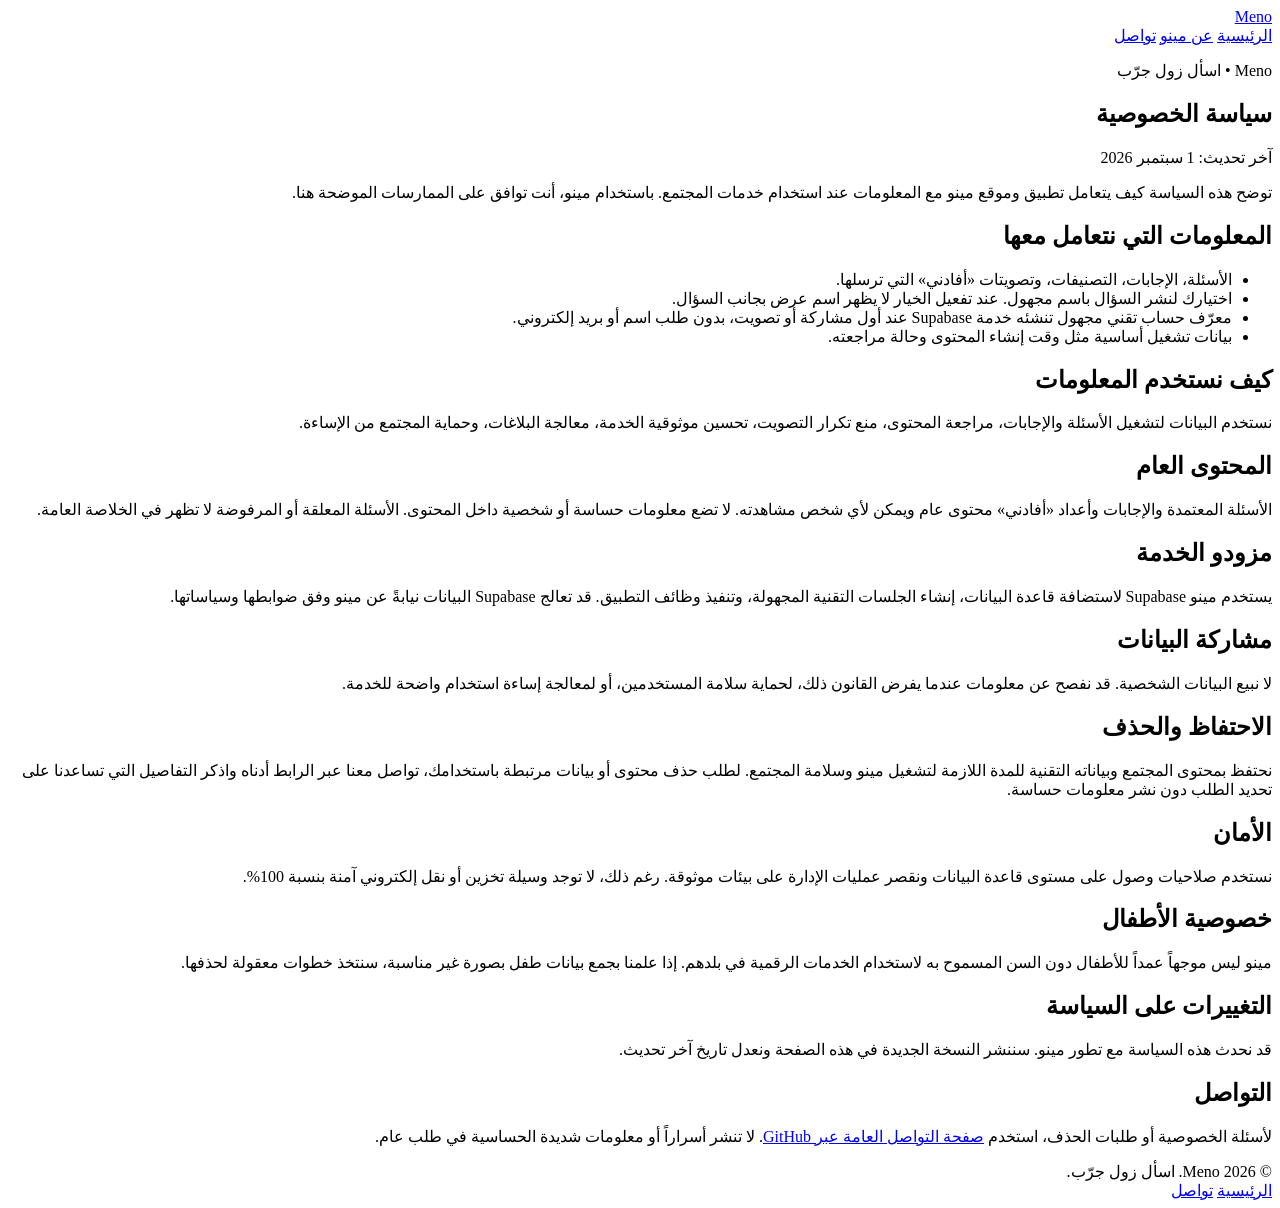
==== docs/privacy.html @ afadfd9f "docs: add Meno privacy policy" ====
<!doctype html>
<html lang="ar" dir="rtl">
<head>
  <meta charset="utf-8">
  <meta name="viewport" content="width=device-width, initial-scale=1">
  <meta name="theme-color" content="#102a43">
  <meta name="description" content="سياسة الخصوصية الرسمية لتطبيق Meno.">
  <meta property="og:title" content="سياسة الخصوصية | Meno">
  <meta property="og:description" content="كيف يتعامل مينو مع بيانات المستخدمين ومحتوى المجتمع.">
  <meta property="og:type" content="website">
  <meta property="og:url" content="https://3bdulra7maaan.github.io/meno-app/privacy.html">
  <title>سياسة الخصوصية | Meno</title>
  <link rel="stylesheet" href="styles.css">
</head>
<body>
  <header class="site-header">
    <div class="container nav">
      <a class="brand" href="./" aria-label="Meno الرئيسية">Meno</a>
      <nav class="nav-links" aria-label="التنقل الرئيسي">
        <a href="./">الرئيسية</a>
        <a href="./#about">عن مينو</a>
        <a href="./#contact">تواصل</a>
      </nav>
    </div>
  </header>

  <main class="container">
    <article class="legal">
      <p class="eyebrow">Meno • اسأل زول جرّب</p>
      <h1>سياسة الخصوصية</h1>
      <p class="updated">آخر تحديث: 1 سبتمبر 2026</p>

      <p>توضح هذه السياسة كيف يتعامل تطبيق وموقع مينو مع المعلومات عند استخدام خدمات المجتمع. باستخدام مينو، أنت توافق على الممارسات الموضحة هنا.</p>

      <h2>المعلومات التي نتعامل معها</h2>
      <ul>
        <li>الأسئلة، الإجابات، التصنيفات، وتصويتات «أفادني» التي ترسلها.</li>
        <li>اختيارك لنشر السؤال باسم مجهول. عند تفعيل الخيار لا يظهر اسم عرض بجانب السؤال.</li>
        <li>معرّف حساب تقني مجهول تنشئه خدمة Supabase عند أول مشاركة أو تصويت، بدون طلب اسم أو بريد إلكتروني.</li>
        <li>بيانات تشغيل أساسية مثل وقت إنشاء المحتوى وحالة مراجعته.</li>
      </ul>

      <h2>كيف نستخدم المعلومات</h2>
      <p>نستخدم البيانات لتشغيل الأسئلة والإجابات، مراجعة المحتوى، منع تكرار التصويت، تحسين موثوقية الخدمة، معالجة البلاغات، وحماية المجتمع من الإساءة.</p>

      <h2>المحتوى العام</h2>
      <p>الأسئلة المعتمدة والإجابات وأعداد «أفادني» محتوى عام ويمكن لأي شخص مشاهدته. لا تضع معلومات حساسة أو شخصية داخل المحتوى. الأسئلة المعلقة أو المرفوضة لا تظهر في الخلاصة العامة.</p>

      <h2>مزودو الخدمة</h2>
      <p>يستخدم مينو Supabase لاستضافة قاعدة البيانات، إنشاء الجلسات التقنية المجهولة، وتنفيذ وظائف التطبيق. قد تعالج Supabase البيانات نيابةً عن مينو وفق ضوابطها وسياساتها.</p>

      <h2>مشاركة البيانات</h2>
      <p>لا نبيع البيانات الشخصية. قد نفصح عن معلومات عندما يفرض القانون ذلك، لحماية سلامة المستخدمين، أو لمعالجة إساءة استخدام واضحة للخدمة.</p>

      <h2>الاحتفاظ والحذف</h2>
      <p>نحتفظ بمحتوى المجتمع وبياناته التقنية للمدة اللازمة لتشغيل مينو وسلامة المجتمع. لطلب حذف محتوى أو بيانات مرتبطة باستخدامك، تواصل معنا عبر الرابط أدناه واذكر التفاصيل التي تساعدنا على تحديد الطلب دون نشر معلومات حساسة.</p>

      <h2>الأمان</h2>
      <p>نستخدم صلاحيات وصول على مستوى قاعدة البيانات ونقصر عمليات الإدارة على بيئات موثوقة. رغم ذلك، لا توجد وسيلة تخزين أو نقل إلكتروني آمنة بنسبة 100%.</p>

      <h2>خصوصية الأطفال</h2>
      <p>مينو ليس موجهاً عمداً للأطفال دون السن المسموح به لاستخدام الخدمات الرقمية في بلدهم. إذا علمنا بجمع بيانات طفل بصورة غير مناسبة، سنتخذ خطوات معقولة لحذفها.</p>

      <h2>التغييرات على السياسة</h2>
      <p>قد نحدث هذه السياسة مع تطور مينو. سننشر النسخة الجديدة في هذه الصفحة ونعدل تاريخ آخر تحديث.</p>

      <h2>التواصل</h2>
      <p>لأسئلة الخصوصية أو طلبات الحذف، استخدم <a href="https://github.com/3bdulra7maaan/meno-app/issues">صفحة التواصل العامة عبر GitHub</a>. لا تنشر أسراراً أو معلومات شديدة الحساسية في طلب عام.</p>
    </article>
  </main>

  <footer class="site-footer">
    <div class="container footer-row">
      <span>© 2026 Meno. اسأل زول جرّب.</span>
      <div class="footer-links">
        <a href="./">الرئيسية</a>
        <a href="./#contact">تواصل</a>
      </div>
    </div>
  </footer>
</body>
</html>
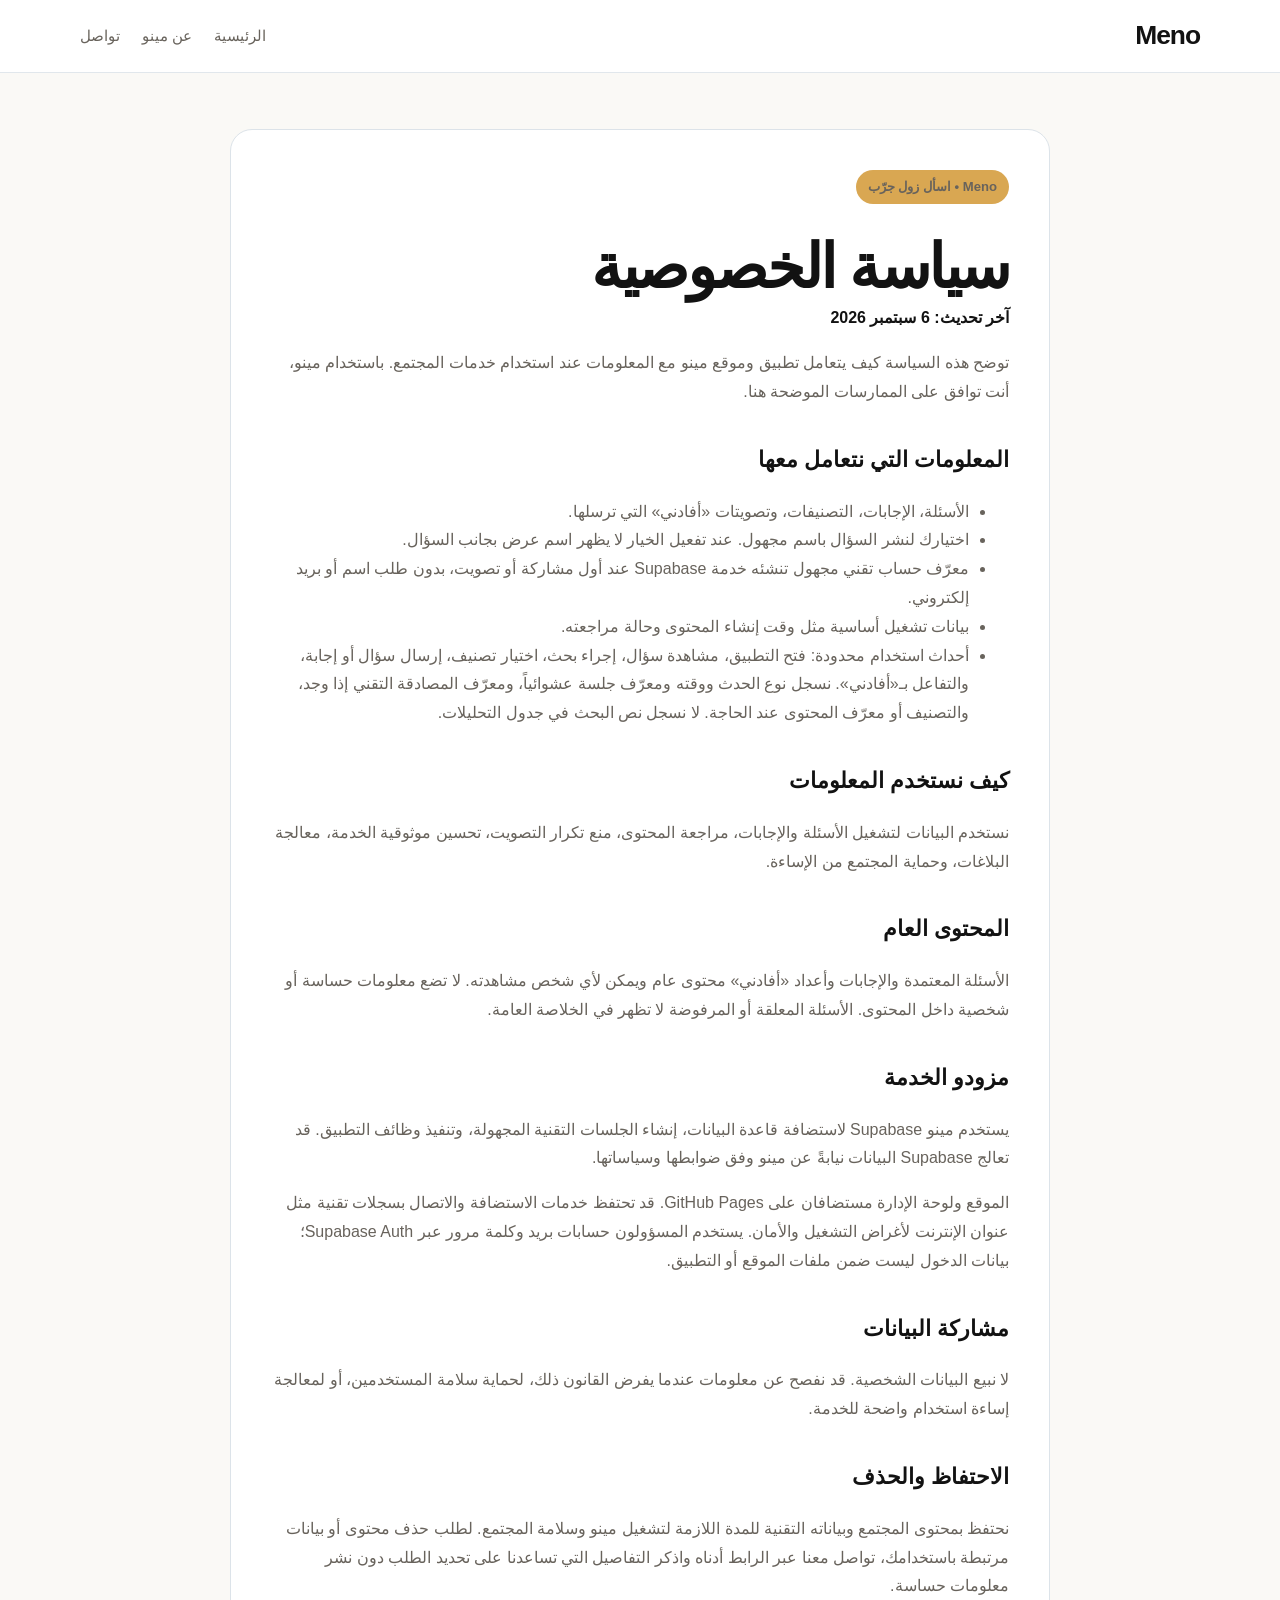
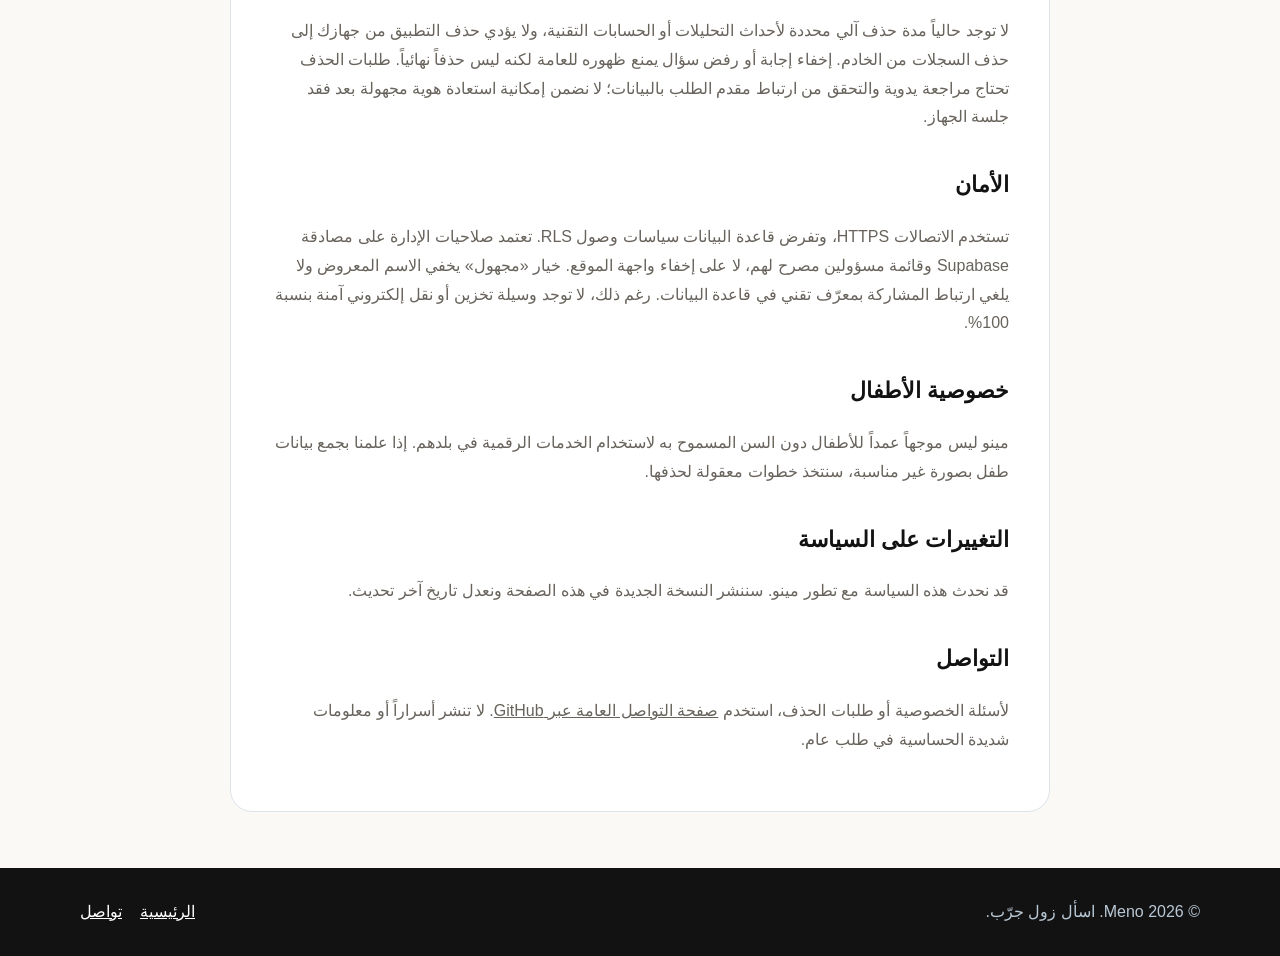
==== commit c2ca98ef: "release: apply reviewed Meno v1 preparation" ====
--- a/docs/privacy.html
+++ b/docs/privacy.html
@@ -28,7 +28,7 @@
     <article class="legal">
       <p class="eyebrow">Meno • اسأل زول جرّب</p>
       <h1>سياسة الخصوصية</h1>
-      <p class="updated">آخر تحديث: 1 سبتمبر 2026</p>
+      <p class="updated">آخر تحديث: 6 سبتمبر 2026</p>
 
       <p>توضح هذه السياسة كيف يتعامل تطبيق وموقع مينو مع المعلومات عند استخدام خدمات المجتمع. باستخدام مينو، أنت توافق على الممارسات الموضحة هنا.</p>
 
@@ -38,6 +38,7 @@
         <li>اختيارك لنشر السؤال باسم مجهول. عند تفعيل الخيار لا يظهر اسم عرض بجانب السؤال.</li>
         <li>معرّف حساب تقني مجهول تنشئه خدمة Supabase عند أول مشاركة أو تصويت، بدون طلب اسم أو بريد إلكتروني.</li>
         <li>بيانات تشغيل أساسية مثل وقت إنشاء المحتوى وحالة مراجعته.</li>
+        <li>أحداث استخدام محدودة: فتح التطبيق، مشاهدة سؤال، إجراء بحث، اختيار تصنيف، إرسال سؤال أو إجابة، والتفاعل بـ«أفادني». نسجل نوع الحدث ووقته ومعرّف جلسة عشوائياً، ومعرّف المصادقة التقني إذا وجد، والتصنيف أو معرّف المحتوى عند الحاجة. لا نسجل نص البحث في جدول التحليلات.</li>
       </ul>
 
       <h2>كيف نستخدم المعلومات</h2>
@@ -48,15 +49,17 @@
 
       <h2>مزودو الخدمة</h2>
       <p>يستخدم مينو Supabase لاستضافة قاعدة البيانات، إنشاء الجلسات التقنية المجهولة، وتنفيذ وظائف التطبيق. قد تعالج Supabase البيانات نيابةً عن مينو وفق ضوابطها وسياساتها.</p>
+      <p>الموقع ولوحة الإدارة مستضافان على GitHub Pages. قد تحتفظ خدمات الاستضافة والاتصال بسجلات تقنية مثل عنوان الإنترنت لأغراض التشغيل والأمان. يستخدم المسؤولون حسابات بريد وكلمة مرور عبر Supabase Auth؛ بيانات الدخول ليست ضمن ملفات الموقع أو التطبيق.</p>
 
       <h2>مشاركة البيانات</h2>
       <p>لا نبيع البيانات الشخصية. قد نفصح عن معلومات عندما يفرض القانون ذلك، لحماية سلامة المستخدمين، أو لمعالجة إساءة استخدام واضحة للخدمة.</p>
 
       <h2>الاحتفاظ والحذف</h2>
       <p>نحتفظ بمحتوى المجتمع وبياناته التقنية للمدة اللازمة لتشغيل مينو وسلامة المجتمع. لطلب حذف محتوى أو بيانات مرتبطة باستخدامك، تواصل معنا عبر الرابط أدناه واذكر التفاصيل التي تساعدنا على تحديد الطلب دون نشر معلومات حساسة.</p>
+      <p>لا توجد حالياً مدة حذف آلي محددة لأحداث التحليلات أو الحسابات التقنية، ولا يؤدي حذف التطبيق من جهازك إلى حذف السجلات من الخادم. إخفاء إجابة أو رفض سؤال يمنع ظهوره للعامة لكنه ليس حذفاً نهائياً. طلبات الحذف تحتاج مراجعة يدوية والتحقق من ارتباط مقدم الطلب بالبيانات؛ لا نضمن إمكانية استعادة هوية مجهولة بعد فقد جلسة الجهاز.</p>
 
       <h2>الأمان</h2>
-      <p>نستخدم صلاحيات وصول على مستوى قاعدة البيانات ونقصر عمليات الإدارة على بيئات موثوقة. رغم ذلك، لا توجد وسيلة تخزين أو نقل إلكتروني آمنة بنسبة 100%.</p>
+      <p>تستخدم الاتصالات HTTPS، وتفرض قاعدة البيانات سياسات وصول RLS. تعتمد صلاحيات الإدارة على مصادقة Supabase وقائمة مسؤولين مصرح لهم، لا على إخفاء واجهة الموقع. خيار «مجهول» يخفي الاسم المعروض ولا يلغي ارتباط المشاركة بمعرّف تقني في قاعدة البيانات. رغم ذلك، لا توجد وسيلة تخزين أو نقل إلكتروني آمنة بنسبة 100%.</p>
 
       <h2>خصوصية الأطفال</h2>
       <p>مينو ليس موجهاً عمداً للأطفال دون السن المسموح به لاستخدام الخدمات الرقمية في بلدهم. إذا علمنا بجمع بيانات طفل بصورة غير مناسبة، سنتخذ خطوات معقولة لحذفها.</p>
--- a/docs/styles.css
+++ b/docs/styles.css
@@ -0,0 +1,270 @@
+@font-face { font-family: Almarai; src: url('assets/fonts/Almarai-Regular.ttf'); font-weight: 400; font-display: swap; }
+@font-face { font-family: Almarai; src: url('assets/fonts/Almarai-Bold.ttf'); font-weight: 700; font-display: swap; }
+@font-face { font-family: Almarai; src: url('assets/fonts/Almarai-ExtraBold.ttf'); font-weight: 800; font-display: swap; }
+:root {
+  --navy: #121212;
+  --navy-soft: #121212;
+  --gold: #D9A752;
+  --gold-soft: #f5ebdd;
+  --ink: #121212;
+  --muted: #68635c;
+  --surface: #faf9f6;
+  --white: #ffffff;
+  --border: #dce3e9;
+  --radius: 22px;
+  --shadow: none;
+}
+
+* { box-sizing: border-box; }
+
+html { scroll-behavior: smooth; }
+
+body {
+  margin: 0;
+  color: var(--ink);
+  background: var(--surface);
+  font-family: Almarai, Arial, sans-serif;
+  line-height: 1.8;
+  -webkit-font-smoothing: antialiased;
+}
+
+a { color: inherit; }
+
+.container {
+  width: min(1120px, calc(100% - 32px));
+  margin-inline: auto;
+}
+
+.site-header {
+  position: sticky;
+  top: 0;
+  z-index: 10;
+  border-bottom: 1px solid rgba(220, 227, 233, 0.85);
+  background: rgba(255, 255, 255, 0.94);
+  backdrop-filter: blur(12px);
+}
+
+.nav {
+  min-height: 72px;
+  display: flex;
+  align-items: center;
+  justify-content: space-between;
+  gap: 24px;
+}
+
+.brand {
+  color: var(--navy);
+  font-family: Arial, sans-serif;
+  font-size: 1.65rem;
+  font-weight: 900;
+  letter-spacing: -0.04em;
+  text-decoration: none;
+}
+
+.nav-links {
+  display: flex;
+  align-items: center;
+  gap: 22px;
+  color: var(--muted);
+  font-size: 0.95rem;
+}
+
+.nav-links a { text-decoration: none; }
+.nav-links a:hover, .nav-links a:focus-visible { color: var(--navy); }
+
+.hero {
+  position: relative;
+  overflow: hidden;
+  background: var(--navy);
+  color: var(--white);
+  padding: 92px 0 84px;
+}
+
+.hero::after {
+  content: "";
+  position: absolute;
+  width: 420px;
+  height: 420px;
+  left: -170px;
+  bottom: -250px;
+  border: 70px solid rgba(246, 195, 68, 0.14);
+  border-radius: 50%;
+}
+
+.hero-content {
+  position: relative;
+  z-index: 1;
+  max-width: 760px;
+}
+
+.eyebrow {
+  display: inline-flex;
+  align-items: center;
+  gap: 8px;
+  padding: 5px 12px;
+  color: var(--navy);
+  background: var(--gold);
+  border-radius: 999px;
+  font-size: 0.82rem;
+  font-weight: 800;
+}
+
+h1, h2, h3, p { margin-top: 0; }
+
+h1 {
+  margin: 22px 0 8px;
+  font-family: Arial, sans-serif;
+  font-size: clamp(3.6rem, 10vw, 7.5rem);
+  line-height: 0.95;
+  letter-spacing: -0.07em;
+}
+
+.tagline {
+  margin-bottom: 18px;
+  color: var(--gold);
+  font-size: clamp(1.65rem, 4vw, 2.6rem);
+  font-weight: 900;
+}
+
+.hero-copy {
+  max-width: 660px;
+  color: #dce7f1;
+  font-size: 1.12rem;
+}
+
+.hero-actions {
+  display: flex;
+  flex-wrap: wrap;
+  gap: 12px;
+  margin-top: 30px;
+}
+
+.button {
+  display: inline-flex;
+  min-height: 48px;
+  align-items: center;
+  justify-content: center;
+  padding: 10px 22px;
+  border: 1px solid transparent;
+  border-radius: 14px;
+  font-weight: 800;
+  text-decoration: none;
+}
+
+.button-primary { color: var(--navy); background: var(--gold); }
+.button-secondary { color: var(--white); border-color: rgba(255, 255, 255, 0.35); }
+.button:hover, .button:focus-visible { transform: translateY(-1px); }
+
+.section { padding: 76px 0; }
+.section-white { background: var(--white); }
+
+.section-heading { max-width: 700px; margin-bottom: 34px; }
+.section-heading h2 { color: var(--navy); font-size: clamp(1.9rem, 4vw, 2.65rem); line-height: 1.3; }
+.section-heading p { color: var(--muted); }
+
+.cards {
+  display: grid;
+  grid-template-columns: repeat(3, 1fr);
+  gap: 18px;
+}
+
+.card {
+  padding: 26px;
+  border: 1px solid var(--border);
+  border-radius: var(--radius);
+  background: var(--white);
+}
+
+.card-number {
+  display: grid;
+  width: 42px;
+  height: 42px;
+  place-items: center;
+  margin-bottom: 18px;
+  color: var(--navy);
+  background: var(--gold-soft);
+  border-radius: 13px;
+  font-family: Arial, sans-serif;
+  font-weight: 900;
+}
+
+.card h3 { color: var(--navy); font-size: 1.12rem; }
+.card p { margin-bottom: 0; color: var(--muted); }
+
+.about-panel {
+  display: grid;
+  grid-template-columns: 1.15fr 0.85fr;
+  gap: 34px;
+  align-items: stretch;
+}
+
+.about-copy, .principles {
+  padding: 34px;
+  border-radius: var(--radius);
+}
+
+.about-copy { background: var(--navy); color: #eaf1f7; box-shadow: var(--shadow); }
+.about-copy h2 { color: var(--gold); }
+.principles { border: 1px solid var(--border); background: var(--white); }
+.principles ul { margin: 0; padding-right: 22px; color: var(--muted); }
+
+.contact-box {
+  display: flex;
+  align-items: center;
+  justify-content: space-between;
+  gap: 24px;
+  padding: 32px;
+  border-radius: var(--radius);
+  background: var(--gold-soft);
+}
+
+.contact-box h2 { color: var(--navy); }
+.contact-box p { margin-bottom: 0; color: var(--muted); }
+
+.legal {
+  max-width: 820px;
+  margin: 56px auto;
+  padding: 40px;
+  border: 1px solid var(--border);
+  border-radius: var(--radius);
+  background: var(--white);
+  box-shadow: var(--shadow);
+}
+
+.legal h1 { color: var(--navy); font-size: clamp(2.2rem, 7vw, 3.8rem); letter-spacing: -0.04em; }
+.legal h2 { margin-top: 34px; color: var(--navy); font-size: 1.35rem; }
+.legal p, .legal li { color: var(--muted); }
+.legal .updated { color: var(--navy-soft); font-weight: 700; }
+
+.site-footer {
+  padding: 30px 0;
+  color: #b9c8d5;
+  background: #121212;
+}
+
+.footer-row {
+  display: flex;
+  justify-content: space-between;
+  gap: 20px;
+  align-items: center;
+}
+
+.footer-links { display: flex; gap: 18px; }
+.footer-links a { color: var(--white); }
+
+:focus-visible { outline: 3px solid var(--gold); outline-offset: 3px; }
+
+@media (max-width: 760px) {
+  .nav { min-height: 64px; }
+  .nav-links a:not(:last-child) { display: none; }
+  .hero { padding: 70px 0 64px; }
+  .cards, .about-panel { grid-template-columns: 1fr; }
+  .contact-box, .footer-row { align-items: flex-start; flex-direction: column; }
+  .section { padding: 56px 0; }
+  .legal { margin: 24px auto; padding: 24px; }
+}
+
+@media (prefers-reduced-motion: reduce) {
+  html { scroll-behavior: auto; }
+  *, *::before, *::after { transition: none !important; }
+}
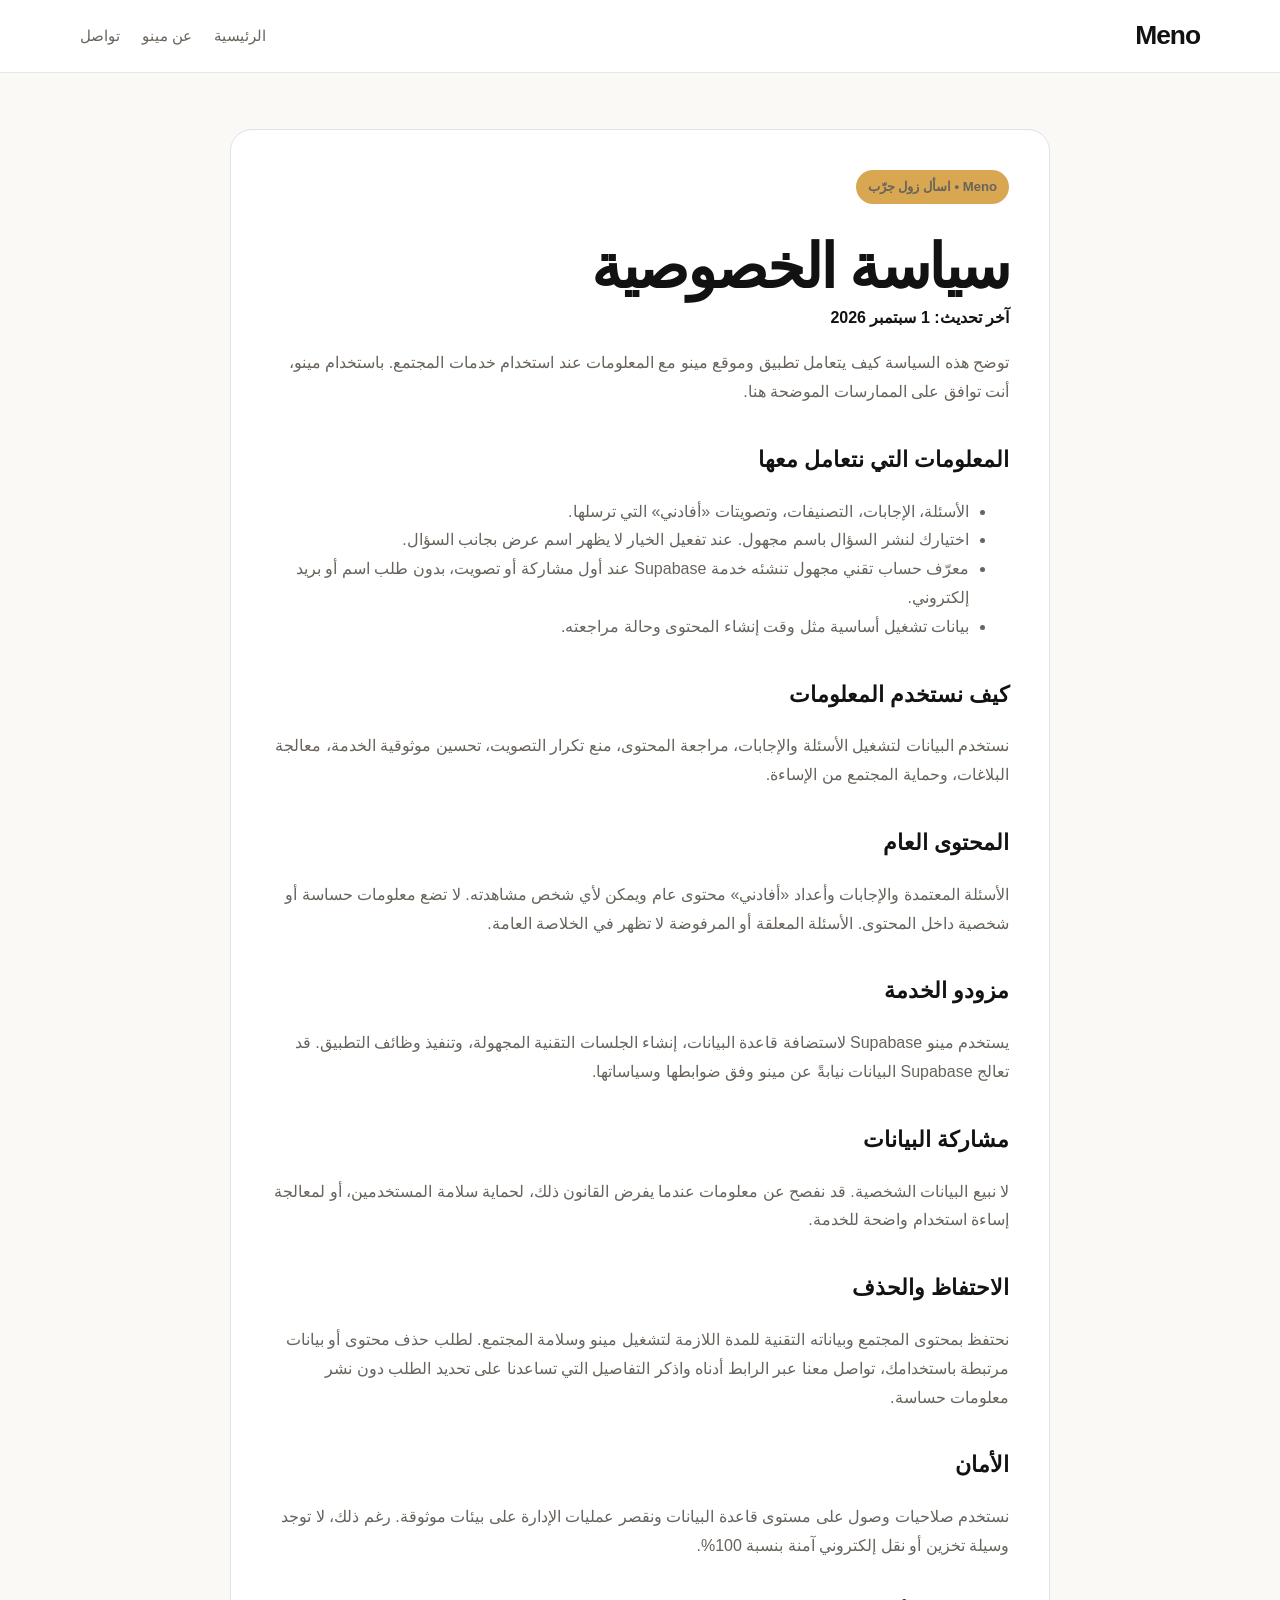
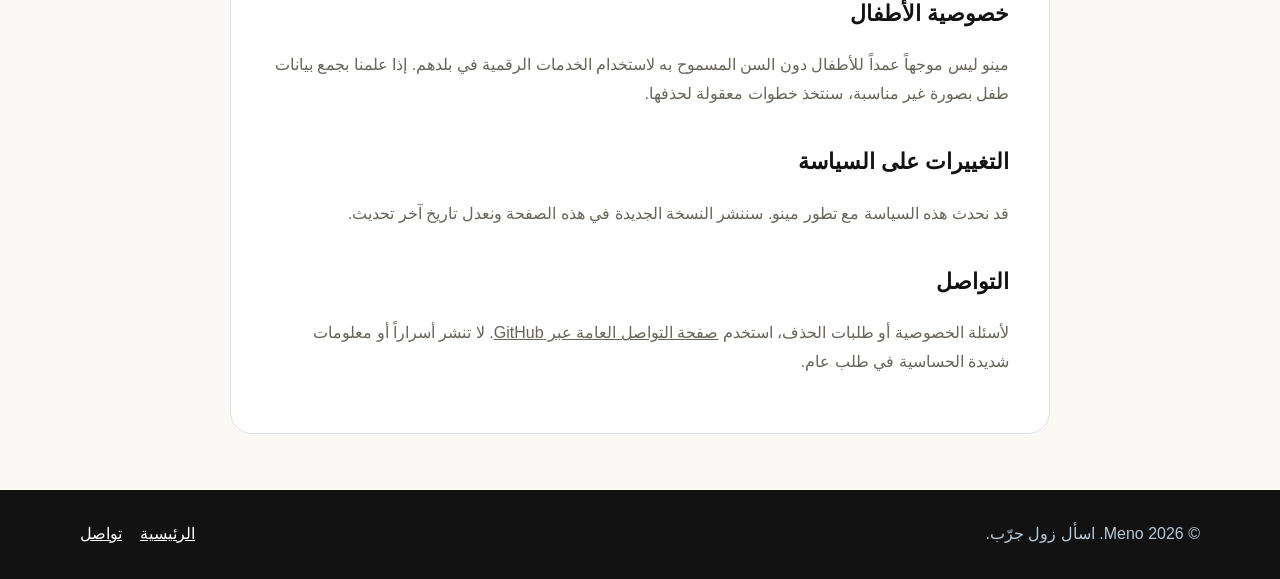
==== commit 08cb9f7c: "Add official privacy page" ====
--- a/docs/privacy.html
+++ b/docs/privacy.html
@@ -28,7 +28,7 @@
     <article class="legal">
       <p class="eyebrow">Meno • اسأل زول جرّب</p>
       <h1>سياسة الخصوصية</h1>
-      <p class="updated">آخر تحديث: 6 سبتمبر 2026</p>
+      <p class="updated">آخر تحديث: 1 سبتمبر 2026</p>
 
       <p>توضح هذه السياسة كيف يتعامل تطبيق وموقع مينو مع المعلومات عند استخدام خدمات المجتمع. باستخدام مينو، أنت توافق على الممارسات الموضحة هنا.</p>
 
@@ -38,7 +38,6 @@
         <li>اختيارك لنشر السؤال باسم مجهول. عند تفعيل الخيار لا يظهر اسم عرض بجانب السؤال.</li>
         <li>معرّف حساب تقني مجهول تنشئه خدمة Supabase عند أول مشاركة أو تصويت، بدون طلب اسم أو بريد إلكتروني.</li>
         <li>بيانات تشغيل أساسية مثل وقت إنشاء المحتوى وحالة مراجعته.</li>
-        <li>أحداث استخدام محدودة: فتح التطبيق، مشاهدة سؤال، إجراء بحث، اختيار تصنيف، إرسال سؤال أو إجابة، والتفاعل بـ«أفادني». نسجل نوع الحدث ووقته ومعرّف جلسة عشوائياً، ومعرّف المصادقة التقني إذا وجد، والتصنيف أو معرّف المحتوى عند الحاجة. لا نسجل نص البحث في جدول التحليلات.</li>
       </ul>
 
       <h2>كيف نستخدم المعلومات</h2>
@@ -49,17 +48,15 @@
 
       <h2>مزودو الخدمة</h2>
       <p>يستخدم مينو Supabase لاستضافة قاعدة البيانات، إنشاء الجلسات التقنية المجهولة، وتنفيذ وظائف التطبيق. قد تعالج Supabase البيانات نيابةً عن مينو وفق ضوابطها وسياساتها.</p>
-      <p>الموقع ولوحة الإدارة مستضافان على GitHub Pages. قد تحتفظ خدمات الاستضافة والاتصال بسجلات تقنية مثل عنوان الإنترنت لأغراض التشغيل والأمان. يستخدم المسؤولون حسابات بريد وكلمة مرور عبر Supabase Auth؛ بيانات الدخول ليست ضمن ملفات الموقع أو التطبيق.</p>
 
       <h2>مشاركة البيانات</h2>
       <p>لا نبيع البيانات الشخصية. قد نفصح عن معلومات عندما يفرض القانون ذلك، لحماية سلامة المستخدمين، أو لمعالجة إساءة استخدام واضحة للخدمة.</p>
 
       <h2>الاحتفاظ والحذف</h2>
       <p>نحتفظ بمحتوى المجتمع وبياناته التقنية للمدة اللازمة لتشغيل مينو وسلامة المجتمع. لطلب حذف محتوى أو بيانات مرتبطة باستخدامك، تواصل معنا عبر الرابط أدناه واذكر التفاصيل التي تساعدنا على تحديد الطلب دون نشر معلومات حساسة.</p>
-      <p>لا توجد حالياً مدة حذف آلي محددة لأحداث التحليلات أو الحسابات التقنية، ولا يؤدي حذف التطبيق من جهازك إلى حذف السجلات من الخادم. إخفاء إجابة أو رفض سؤال يمنع ظهوره للعامة لكنه ليس حذفاً نهائياً. طلبات الحذف تحتاج مراجعة يدوية والتحقق من ارتباط مقدم الطلب بالبيانات؛ لا نضمن إمكانية استعادة هوية مجهولة بعد فقد جلسة الجهاز.</p>
 
       <h2>الأمان</h2>
-      <p>تستخدم الاتصالات HTTPS، وتفرض قاعدة البيانات سياسات وصول RLS. تعتمد صلاحيات الإدارة على مصادقة Supabase وقائمة مسؤولين مصرح لهم، لا على إخفاء واجهة الموقع. خيار «مجهول» يخفي الاسم المعروض ولا يلغي ارتباط المشاركة بمعرّف تقني في قاعدة البيانات. رغم ذلك، لا توجد وسيلة تخزين أو نقل إلكتروني آمنة بنسبة 100%.</p>
+      <p>نستخدم صلاحيات وصول على مستوى قاعدة البيانات ونقصر عمليات الإدارة على بيئات موثوقة. رغم ذلك، لا توجد وسيلة تخزين أو نقل إلكتروني آمنة بنسبة 100%.</p>
 
       <h2>خصوصية الأطفال</h2>
       <p>مينو ليس موجهاً عمداً للأطفال دون السن المسموح به لاستخدام الخدمات الرقمية في بلدهم. إذا علمنا بجمع بيانات طفل بصورة غير مناسبة، سنتخذ خطوات معقولة لحذفها.</p>
